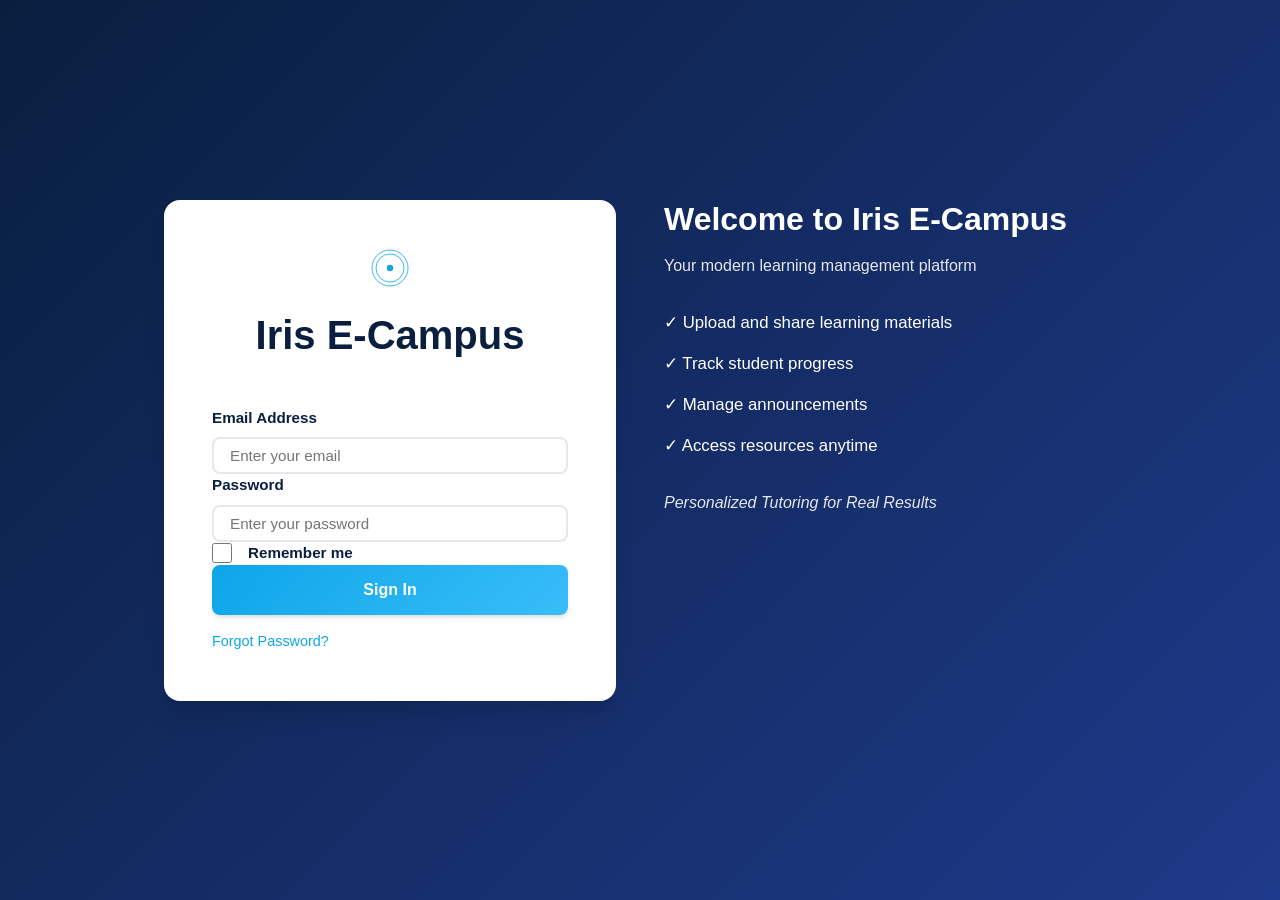
==== login.html @ 7f619073 "Add complete Iris E-Campus project files - HTML pages, CSS styling, and JavaScript functionality" ====
<!DOCTYPE html>
<html lang="en">
<head>
    <meta charset="UTF-8">
    <meta name="viewport" content="width=device-width, initial-scale=1.0">
    <title>Login - Iris E-Campus</title>
    <link rel="stylesheet" href="assets/css/styles.css">
</head>
<body class="login-page">
    <div class="login-container">
        <div class="login-box">
            <!-- Logo -->
            <div class="login-logo">
                <svg class="logo-icon" viewBox="0 0 100 100" xmlns="http://www.w3.org/2000/svg">
                    <circle cx="50" cy="50" r="45" fill="none" stroke="currentColor" stroke-width="2"/>
                    <circle cx="50" cy="50" r="35" fill="none" stroke="currentColor" stroke-width="2"/>
                    <circle cx="50" cy="50" r="8" fill="currentColor"/>
                </svg>
                <h1>Iris E-Campus</h1>
            </div>

            <!-- Login Form -->
            <form id="loginForm" class="login-form">
                <div class="form-group">
                    <label for="email">Email Address</label>
                    <input 
                        type="email" 
                        id="email" 
                        name="email" 
                        required 
                        placeholder="Enter your email"
                        autocomplete="email"
                    >
                </div>

                <div class="form-group">
                    <label for="password">Password</label>
                    <input 
                        type="password" 
                        id="password" 
                        name="password" 
                        required 
                        placeholder="Enter your password"
                        autocomplete="current-password"
                    >
                </div>

                <div class="form-group checkbox">
                    <input type="checkbox" id="rememberMe" name="rememberMe">
                    <label for="rememberMe">Remember me</label>
                </div>

                <button type="submit" class="btn btn-large btn-primary btn-block">Sign In</button>

                <div class="login-links">
                    <a href="#" class="forgot-password">Forgot Password?</a>
                </div>
            </form>

            <!-- Loading Spinner -->
            <div id="loginSpinner" class="spinner hidden"></div>

            <!-- Error Message -->
            <div id="loginError" class="alert alert-error hidden"></div>

            <!-- Success Message -->
            <div id="loginSuccess" class="alert alert-success hidden"></div>
        </div>

        <!-- Login Info -->
        <div class="login-info">
            <h2>Welcome to Iris E-Campus</h2>
            <p>Your modern learning management platform</p>
            <ul class="login-features">
                <li>✓ Upload and share learning materials</li>
                <li>✓ Track student progress</li>
                <li>✓ Manage announcements</li>
                <li>✓ Access resources anytime</li>
            </ul>
            <p class="login-footer">Personalized Tutoring for Real Results</p>
        </div>
    </div>

    <script src="assets/js/config.js"></script>
    <script src="assets/js/auth.js"></script>
    <script src="assets/js/login.js"></script>
</body>
</html>
---- assets/css/styles.css ----
/* =====================================================
   IRIS E-CAMPUS - MAIN STYLES
   Color Scheme: Dark Blue, Light Blue, Purple
   ===================================================== */

:root {
    /* Primary Colors - Blue Theme */
    --dark-blue: #0a1e3f;
    --light-blue: #1e3a8a;
    --bright-blue: #0ea5e9;
    --sky-blue: #38bdf8;
    --purple: #8b5cf6;
    --purple-light: #a78bfa;
    
    /* Neutral Colors */
    --white: #ffffff;
    --gray-50: #f9fafb;
    --gray-100: #f3f4f6;
    --gray-200: #e5e7eb;
    --gray-300: #d1d5db;
    --gray-400: #9ca3af;
    --gray-500: #6b7280;
    --gray-600: #4b5563;
    --gray-700: #374151;
    --gray-800: #1f2937;
    --gray-900: #111827;
    
    /* Status Colors */
    --success: #10b981;
    --warning: #f59e0b;
    --error: #ef4444;
    --info: #3b82f6;
    
    /* Spacing */
    --spacing-xs: 0.25rem;
    --spacing-sm: 0.5rem;
    --spacing-md: 1rem;
    --spacing-lg: 1.5rem;
    --spacing-xl: 2rem;
    --spacing-2xl: 3rem;
    
    /* Border Radius */
    --radius-sm: 0.375rem;
    --radius-md: 0.5rem;
    --radius-lg: 0.75rem;
    --radius-xl: 1rem;
    
    /* Transitions */
    --transition: all 0.3s ease;
    --transition-fast: all 0.15s ease;
    
    /* Shadows */
    --shadow-sm: 0 1px 2px 0 rgba(0, 0, 0, 0.05);
    --shadow: 0 1px 3px 0 rgba(0, 0, 0, 0.1), 0 1px 2px 0 rgba(0, 0, 0, 0.06);
    --shadow-md: 0 4px 6px -1px rgba(0, 0, 0, 0.1), 0 2px 4px -1px rgba(0, 0, 0, 0.06);
    --shadow-lg: 0 10px 15px -3px rgba(0, 0, 0, 0.1), 0 4px 6px -2px rgba(0, 0, 0, 0.05);
    --shadow-xl: 0 20px 25px -5px rgba(0, 0, 0, 0.1), 0 10px 10px -5px rgba(0, 0, 0, 0.04);
}

/* =====================================================
   RESET & BASE STYLES
   ===================================================== */

* {
    margin: 0;
    padding: 0;
    box-sizing: border-box;
}

html {
    font-size: 16px;
    scroll-behavior: smooth;
}

body {
    font-family: -apple-system, BlinkMacSystemFont, 'Segoe UI', 'Roboto', 'Oxygen',
        'Ubuntu', 'Cantarell', 'Fira Sans', 'Droid Sans', 'Helvetica Neue', sans-serif;
    -webkit-font-smoothing: antialiased;
    -moz-osx-font-smoothing: grayscale;
    background: linear-gradient(135deg, var(--dark-blue) 0%, var(--light-blue) 100%);
    color: var(--gray-800);
    line-height: 1.5;
}

/* =====================================================
   TYPOGRAPHY
   ===================================================== */

h1, h2, h3, h4, h5, h6 {
    font-weight: 700;
    line-height: 1.2;
    color: var(--dark-blue);
}

h1 { font-size: 2.5rem; }
h2 { font-size: 2rem; }
h3 { font-size: 1.5rem; }
h4 { font-size: 1.25rem; }
h5 { font-size: 1.125rem; }
h6 { font-size: 1rem; }

p {
    color: var(--gray-600);
    margin-bottom: var(--spacing-md);
}

a {
    color: var(--bright-blue);
    text-decoration: none;
    transition: var(--transition-fast);
}

a:hover {
    color: var(--sky-blue);
    text-decoration: underline;
}

/* =====================================================
   CONTAINER & LAYOUT
   ===================================================== */

.container {
    max-width: 1200px;
    margin: 0 auto;
    padding: 0 var(--spacing-md);
}

/* =====================================================
   BUTTONS
   ===================================================== */

.btn {
    display: inline-flex;
    align-items: center;
    justify-content: center;
    padding: var(--spacing-sm) var(--spacing-md);
    border: none;
    border-radius: var(--radius-md);
    font-weight: 600;
    cursor: pointer;
    transition: var(--transition);
    text-decoration: none;
    font-size: 0.95rem;
    gap: var(--spacing-sm);
}

.btn:disabled {
    opacity: 0.5;
    cursor: not-allowed;
}

.btn-primary {
    background: linear-gradient(135deg, var(--bright-blue) 0%, var(--sky-blue) 100%);
    color: var(--white);
    box-shadow: var(--shadow-md);
}

.btn-primary:hover:not(:disabled) {
    transform: translateY(-2px);
    box-shadow: var(--shadow-lg);
}

.btn-secondary {
    background: var(--gray-200);
    color: var(--dark-blue);
}

.btn-secondary:hover:not(:disabled) {
    background: var(--gray-300);
}

.btn-danger {
    background: var(--error);
    color: var(--white);
}

.btn-danger:hover:not(:disabled) {
    background: #dc2626;
}

.btn-large {
    padding: var(--spacing-md) var(--spacing-xl);
    font-size: 1rem;
}

.btn-block {
    width: 100%;
    display: flex;
}

.btn-icon {
    background: transparent;
    border: none;
    font-size: 1.5rem;
    cursor: pointer;
    padding: var(--spacing-sm);
    transition: var(--transition);
}

.btn-icon:hover {
    transform: scale(1.1);
}

/* =====================================================
   FORMS
   ===================================================== */

.form {
    display: flex;
    flex-direction: column;
    gap: var(--spacing-lg);
}

.form-group {
    display: flex;
    flex-direction: column;
    gap: var(--spacing-sm);
}

.form-row {
    display: grid;
    grid-template-columns: 1fr 1fr;
    gap: var(--spacing-lg);
}

label {
    font-weight: 600;
    color: var(--dark-blue);
    font-size: 0.95rem;
}

input[type="text"],
input[type="email"],
input[type="password"],
input[type="number"],
textarea,
select {
    padding: var(--spacing-sm) var(--spacing-md);
    border: 2px solid var(--gray-200);
    border-radius: var(--radius-md);
    font-family: inherit;
    font-size: 0.95rem;
    transition: var(--transition);
}

input[type="text"]:focus,
input[type="email"]:focus,
input[type="password"]:focus,
input[type="number"]:focus,
textarea:focus,
select:focus {
    outline: none;
    border-color: var(--bright-blue);
    box-shadow: 0 0 0 3px rgba(14, 165, 233, 0.1);
}

textarea {
    resize: vertical;
    min-height: 100px;
}

.checkbox {
    flex-direction: row;
    align-items: center;
    gap: var(--spacing-md);
}

input[type="checkbox"] {
    width: 1.25rem;
    height: 1.25rem;
    cursor: pointer;
    accent-color: var(--bright-blue);
}

/* =====================================================
   NAVBAR
   ===================================================== */

.navbar {
    background: linear-gradient(90deg, var(--dark-blue) 0%, var(--light-blue) 100%);
    color: var(--white);
    padding: var(--spacing-lg) 0;
    box-shadow: var(--shadow-lg);
    position: sticky;
    top: 0;
    z-index: 100;
}

.navbar .container {
    display: flex;
    justify-content: space-between;
    align-items: center;
}

.navbar-brand {
    display: flex;
    align-items: center;
    gap: var(--spacing-md);
    font-size: 1.5rem;
    font-weight: 700;
}

.logo {
    display: flex;
    align-items: center;
    gap: var(--spacing-sm);
}

.logo-icon {
    width: 40px;
    height: 40px;
    color: var(--bright-blue);
}

.navbar-menu {
    display: flex;
    align-items: center;
    gap: var(--spacing-xl);
}

.nav-link {
    color: var(--white);
    text-decoration: none;
    transition: var(--transition);
    font-weight: 500;
}

.nav-link:hover {
    color: var(--bright-blue);
}

/* =====================================================
   HERO SECTION
   ===================================================== */

.hero {
    background: linear-gradient(135deg, var(--dark-blue) 0%, var(--light-blue) 100%);
    color: var(--white);
    padding: 6rem 0;
    text-align: center;
}

.hero-content {
    max-width: 800px;
    margin: 0 auto;
}

.hero-title {
    font-size: 3.5rem;
    margin-bottom: var(--spacing-md);
    color: var(--white);
}

.hero-subtitle {
    font-size: 1.5rem;
    margin-bottom: var(--spacing-lg);
    color: var(--sky-blue);
}

.hero-description {
    font-size: 1.1rem;
    margin-bottom: var(--spacing-xl);
    color: var(--gray-200);
}

/* =====================================================
   FEATURES SECTION
   ===================================================== */

.features {
    padding: 4rem 0;
    background: var(--white);
}

.features h2 {
    text-align: center;
    margin-bottom: 3rem;
    color: var(--dark-blue);
}

.features-grid {
    display: grid;
    grid-template-columns: repeat(auto-fit, minmax(300px, 1fr));
    gap: var(--spacing-xl);
}

.feature-card {
    background: var(--white);
    padding: var(--spacing-xl);
    border-radius: var(--radius-lg);
    border: 2px solid var(--gray-100);
    text-align: center;
    transition: var(--transition);
    box-shadow: var(--shadow);
}

.feature-card:hover {
    transform: translateY(-8px);
    border-color: var(--bright-blue);
    box-shadow: var(--shadow-lg);
}

.feature-icon {
    font-size: 3rem;
    margin-bottom: var(--spacing-md);
}

.feature-card h3 {
    margin-bottom: var(--spacing-md);
    color: var(--dark-blue);
}

.feature-card p {
    color: var(--gray-600);
}

/* =====================================================
   ABOUT SECTION
   ===================================================== */

.about {
    padding: 4rem 0;
    background: var(--gray-50);
}

.about h2 {
    text-align: center;
    margin-bottom: var(--spacing-xl);
    color: var(--dark-blue);
}

.about p {
    text-align: center;
    max-width: 600px;
    margin: 0 auto;
    font-size: 1.1rem;
    color: var(--gray-600);
}

/* =====================================================
   FOOTER
   ===================================================== */

.footer {
    background: linear-gradient(90deg, var(--dark-blue) 0%, var(--light-blue) 100%);
    color: var(--white);
    padding: var(--spacing-xl) 0;
    text-align: center;
}

.footer p {
    color: var(--gray-200);
    margin: 0;
}

/* =====================================================
   LOGIN PAGE
   ===================================================== */

.login-page {
    background: linear-gradient(135deg, var(--dark-blue) 0%, var(--light-blue) 100%);
    min-height: 100vh;
    display: flex;
    align-items: center;
    justify-content: center;
}

.login-container {
    display: grid;
    grid-template-columns: 1fr 1fr;
    gap: var(--spacing-2xl);
    max-width: 1000px;
    width: 100%;
    padding: var(--spacing-lg);
}

.login-box {
    background: var(--white);
    padding: var(--spacing-2xl);
    border-radius: var(--radius-xl);
    box-shadow: var(--shadow-xl);
}

.login-logo {
    text-align: center;
    margin-bottom: var(--spacing-2xl);
}

.login-logo h1 {
    color: var(--dark-blue);
    margin-top: var(--spacing-md);
}

.login-form {
    gap: var(--spacing-md);
}

.login-links {
    display: flex;
    justify-content: space-between;
    align-items: center;
    margin-top: var(--spacing-md);
}

.forgot-password {
    color: var(--bright-blue);
    font-size: 0.9rem;
}

.login-info {
    color: var(--white);
}

.login-info h2 {
    color: var(--white);
    margin-bottom: var(--spacing-md);
}

.login-info p {
    color: var(--gray-200);
    margin-bottom: var(--spacing-md);
}

.login-features {
    list-style: none;
    margin: var(--spacing-xl) 0;
}

.login-features li {
    margin-bottom: var(--spacing-md);
    font-size: 1.05rem;
    color: var(--white);
}

.login-footer {
    font-style: italic;
    color: var(--sky-blue);
    margin-top: var(--spacing-xl);
}

/* =====================================================
   DASHBOARD LAYOUT
   ===================================================== */

.dashboard {
    display: grid;
    grid-template-columns: 250px 1fr;
    min-height: 100vh;
    background: var(--gray-50);
}

.sidebar {
    background: linear-gradient(180deg, var(--dark-blue) 0%, var(--light-blue) 100%);
    color: var(--white);
    padding: var(--spacing-lg) 0;
    position: fixed;
    width: 250px;
    height: 100vh;
    overflow-y: auto;
    box-shadow: var(--shadow-lg);
}

.sidebar-brand {
    display: flex;
    align-items: center;
    gap: var(--spacing-md);
    padding: 0 var(--spacing-lg);
    margin-bottom: var(--spacing-xl);
    font-size: 1.25rem;
    font-weight: 700;
    color: var(--white);
}

.sidebar-nav {
    display: flex;
    flex-direction: column;
    gap: var(--spacing-sm);
}

.nav-item {
    display: flex;
    align-items: center;
    gap: var(--spacing-md);
    padding: var(--spacing-md) var(--spacing-lg);
    color: var(--gray-200);
    text-decoration: none;
    transition: var(--transition);
    cursor: pointer;
    border-left: 3px solid transparent;
}

.nav-item:hover,
.nav-item.active {
    background: rgba(14, 165, 233, 0.1);
    color: var(--white);
    border-left-color: var(--bright-blue);
}

.nav-item .icon {
    font-size: 1.5rem;
}

.main-content {
    grid-column: 2;
    display: flex;
    flex-direction: column;
    min-height: 100vh;
}

.top-nav {
    background: var(--white);
    display: flex;
    justify-content: space-between;
    align-items: center;
    padding: var(--spacing-md) var(--spacing-xl);
    box-shadow: var(--shadow);
}

.nav-left,
.nav-right {
    display: flex;
    align-items: center;
    gap: var(--spacing-lg);
}

.sidebar-toggle {
    display: none;
    background: none;
    border: none;
    font-size: 1.5rem;
    cursor: pointer;
}

.search-bar {
    display: flex;
    align-items: center;
    background: var(--gray-100);
    border-radius: var(--radius-lg);
    padding: var(--spacing-sm) var(--spacing-md);
    gap: var(--spacing-sm);
}

.search-bar input {
    background: none;
    border: none;
    outline: none;
    width: 200px;
}

.search-icon {
    color: var(--gray-400);
    font-size: 1.2rem;
}

.user-menu {
    display: flex;
    align-items: center;
    gap: var(--spacing-md);
    position: relative;
}

.avatar {
    width: 40px;
    height: 40px;
    border-radius: 50%;
    object-fit: cover;
}

.user-menu-btn {
    background: none;
    border: none;
    cursor: pointer;
    display: flex;
    align-items: center;
    gap: var(--spacing-sm);
    color: var(--dark-blue);
    font-weight: 600;
}

.user-dropdown {
    position: absolute;
    top: 100%;
    right: 0;
    background: var(--white);
    border-radius: var(--radius-lg);
    box-shadow: var(--shadow-lg);
    min-width: 150px;
    margin-top: var(--spacing-md);
    overflow: hidden;
    z-index: 1000;
}

.user-dropdown.hidden {
    display: none;
}

.user-dropdown a {
    display: block;
    padding: var(--spacing-md) var(--spacing-lg);
    color: var(--gray-700);
    text-decoration: none;
    transition: var(--transition);
}

.user-dropdown a:hover {
    background: var(--gray-100);
    color: var(--bright-blue);
}

.dashboard-content {
    flex: 1;
    padding: var(--spacing-xl);
    overflow-y: auto;
}

.page {
    display: none;
}

.page.active {
    display: block;
    animation: fadeIn 0.3s ease-in;
}

@keyframes fadeIn {
    from { opacity: 0; }
    to { opacity: 1; }
}

/* =====================================================
   DASHBOARD COMPONENTS
   ===================================================== */

.stats-grid {
    display: grid;
    grid-template-columns: repeat(auto-fit, minmax(250px, 1fr));
    gap: var(--spacing-lg);
    margin-bottom: var(--spacing-xl);
}

.stat-card {
    background: var(--white);
    padding: var(--spacing-lg);
    border-radius: var(--radius-lg);
    box-shadow: var(--shadow);
    display: flex;
    align-items: center;
    gap: var(--spacing-lg);
    transition: var(--transition);
}

.stat-card:hover {
    box-shadow: var(--shadow-lg);
    transform: translateY(-4px);
}

.stat-icon {
    font-size: 2.5rem;
    min-width: 60px;
    text-align: center;
}

.stat-info h3 {
    font-size: 0.95rem;
    color: var(--gray-600);
    font-weight: 600;
    margin: 0 0 var(--spacing-sm) 0;
}

.stat-number {
    font-size: 1.75rem;
    font-weight: 700;
    color: var(--bright-blue);
    margin: 0;
}

.page-header {
    display: flex;
    justify-content: space-between;
    align-items: center;
    margin-bottom: var(--spacing-xl);
}

.page-header h3 {
    margin: 0;
}

.dashboard-section {
    background: var(--white);
    padding: var(--spacing-xl);
    border-radius: var(--radius-lg);
    box-shadow: var(--shadow);
    margin-bottom: var(--spacing-xl);
}

.dashboard-section h3 {
    margin-bottom: var(--spacing-lg);
    color: var(--dark-blue);
}

.subjects-grid {
    display: grid;
    grid-template-columns: repeat(auto-fill, minmax(280px, 1fr));
    gap: var(--spacing-lg);
}

.subject-card {
    background: linear-gradient(135deg, var(--light-blue) 0%, var(--purple) 100%);
    color: var(--white);
    padding: var(--spacing-xl);
    border-radius: var(--radius-lg);
    cursor: pointer;
    transition: var(--transition);
    box-shadow: var(--shadow-md);
}

.subject-card:hover {
    transform: translateY(-6px);
    box-shadow: var(--shadow-lg);
}

.subject-card h4 {
    color: var(--white);
    margin: 0 0 var(--spacing-sm) 0;
}

.subject-card p {
    color: rgba(255, 255, 255, 0.9);
    margin: 0;
    font-size: 0.95rem;
}

.resources-grid {
    display: grid;
    grid-template-columns: repeat(auto-fill, minmax(250px, 1fr));
    gap: var(--spacing-lg);
}

.resource-card {
    background: var(--white);
    border-radius: var(--radius-lg);
    overflow: hidden;
    box-shadow: var(--shadow);
    transition: var(--transition);
    cursor: pointer;
}

.resource-card:hover {
    box-shadow: var(--shadow-lg);
    transform: translateY(-4px);
}

.resource-thumbnail {
    width: 100%;
    height: 150px;
    background: linear-gradient(135deg, var(--light-blue), var(--purple));
    display: flex;
    align-items: center;
    justify-content: center;
    font-size: 2.5rem;
    color: var(--white);
}

.resource-info {
    padding: var(--spacing-lg);
}

.resource-info h4 {
    margin: 0 0 var(--spacing-sm) 0;
    color: var(--dark-blue);
    font-size: 1rem;
}

.resource-meta {
    display: flex;
    justify-content: space-between;
    font-size: 0.85rem;
    color: var(--gray-500);
    margin-bottom: var(--spacing-md);
}

.resource-actions {
    display: flex;
    gap: var(--spacing-sm);
}

.resource-actions button {
    flex: 1;
    padding: var(--spacing-sm);
    font-size: 0.85rem;
}

/* =====================================================
   VIDEO PLAYER STYLES
   ===================================================== */

.video-player-container {
    padding: var(--spacing-xl);
}

.video-player {
    width: 100%;
    border-radius: var(--radius-lg);
    margin-bottom: var(--spacing-xl);
}

.video-stats {
    display: flex;
    gap: var(--spacing-xl);
    margin-bottom: var(--spacing-xl);
    padding-bottom: var(--spacing-lg);
    border-bottom: 2px solid var(--gray-100);
}

.video-stats .stat {
    display: flex;
    align-items: center;
    gap: var(--spacing-md);
}

.stat-label {
    font-weight: 600;
    color: var(--gray-700);
}

.stat-value {
    font-size: 1.25rem;
    font-weight: 700;
    color: var(--bright-blue);
}

.progress-section {
    margin-bottom: var(--spacing-xl);
}

.progress-section label {
    display: block;
    margin-bottom: var(--spacing-md);
}

.progress-bar {
    width: 100%;
    height: 8px;
    background: var(--gray-200);
    border-radius: var(--radius-sm);
    overflow: hidden;
    margin-bottom: var(--spacing-md);
}

.progress-fill {
    height: 100%;
    background: linear-gradient(90deg, var(--bright-blue), var(--sky-blue));
    border-radius: var(--radius-sm);
    transition: width 0.3s ease;
    width: 0%;
}

.video-description {
    margin-bottom: var(--spacing-xl);
}

.video-description h4 {
    margin-bottom: var(--spacing-md);
    color: var(--dark-blue);
}

.video-description p {
    color: var(--gray-600);
}

.video-actions {
    display: flex;
    gap: var(--spacing-md);
}

/* =====================================================
   PROGRESS TRACKING
   ===================================================== */

.progress-overview {
    background: var(--white);
    padding: var(--spacing-xl);
    border-radius: var(--radius-lg);
    box-shadow: var(--shadow);
    margin-bottom: var(--spacing-xl);
}

.progress-overview h3 {
    margin-bottom: var(--spacing-xl);
    color: var(--dark-blue);
}

.overall-progress {
    display: flex;
    justify-content: center;
}

.progress-circle {
    position: relative;
    width: 150px;
    height: 150px;
}

.progress-circle svg {
    width: 100%;
    height: 100%;
    transform: rotate(-90deg);
}

.progress-bg {
    fill: none;
    stroke: var(--gray-200);
    stroke-width: 8;
}

.progress-fill {
    fill: none;
    stroke: url(#gradient);
    stroke-width: 8;
    stroke-linecap: round;
}

.progress-text {
    position: absolute;
    top: 50%;
    left: 50%;
    transform: translate(-50%, -50%);
    text-align: center;
}

.progress-text span {
    display: block;
    font-size: 1.75rem;
    font-weight: 700;
    color: var(--bright-blue);
}

.progress-text small {
    color: var(--gray-500);
    font-size: 0.9rem;
}

/* =====================================================
   TABLES
   ===================================================== */

.table-container {
    overflow-x: auto;
    border-radius: var(--radius-lg);
    box-shadow: var(--shadow);
}

.data-table {
    width: 100%;
    border-collapse: collapse;
    background: var(--white);
}

.data-table thead {
    background: linear-gradient(90deg, var(--dark-blue) 0%, var(--light-blue) 100%);
    color: var(--white);
}

.data-table th {
    padding: var(--spacing-lg);
    text-align: left;
    font-weight: 600;
    border-bottom: 2px solid var(--gray-200);
}

.data-table td {
    padding: var(--spacing-lg);
    border-bottom: 1px solid var(--gray-200);
}

.data-table tbody tr:hover {
    background: var(--gray-50);
}

.data-table tbody tr:last-child td {
    border-bottom: none;
}

/* =====================================================
   MODALS
   ===================================================== */

.modal {
    display: none;
    position: fixed;
    top: 0;
    left: 0;
    width: 100%;
    height: 100%;
    background: rgba(0, 0, 0, 0.5);
    z-index: 2000;
    align-items: center;
    justify-content: center;
}

.modal.hidden {
    display: none !important;
}

.modal:not(.hidden) {
    display: flex !important;
}

.modal-content {
    background: var(--white);
    border-radius: var(--radius-xl);
    box-shadow: var(--shadow-xl);
    max-width: 500px;
    width: 90%;
    max-height: 90vh;
    overflow-y: auto;
}

.modal-large {
    max-width: 700px;
}

.modal-xlarge {
    max-width: 900px;
}

.modal-header {
    display: flex;
    justify-content: space-between;
    align-items: center;
    padding: var(--spacing-xl);
    border-bottom: 2px solid var(--gray-100);
}

.modal-header h3 {
    margin: 0;
    color: var(--dark-blue);
}

.modal-close {
    background: none;
    border: none;
    font-size: 1.5rem;
    cursor: pointer;
    color: var(--gray-500);
    transition: var(--transition);
}

.modal-close:hover {
    color: var(--error);
}

.modal-actions {
    display: flex;
    gap: var(--spacing-md);
    justify-content: flex-end;
    padding: var(--spacing-xl);
    border-top: 2px solid var(--gray-100);
}

/* =====================================================
   ALERTS & NOTIFICATIONS
   ===================================================== */

.alert {
    padding: var(--spacing-lg);
    border-radius: var(--radius-md);
    margin-bottom: var(--spacing-md);
    display: none;
}

.alert:not(.hidden) {
    display: block;
}

.alert.hidden {
    display: none;
}

.alert-success {
    background: #dcfce7;
    color: #166534;
    border: 2px solid #22c55e;
}

.alert-error {
    background: #fee2e2;
    color: #991b1b;
    border: 2px solid #ef4444;
}

.alert-warning {
    background: #fef3c7;
    color: #92400e;
    border: 2px solid #f59e0b;
}

.alert-info {
    background: #dbeafe;
    color: #1e40af;
    border: 2px solid #3b82f6;
}

.notifications-container {
    position: fixed;
    top: var(--spacing-xl);
    right: var(--spacing-xl);
    max-width: 400px;
    z-index: 3000;
    display: flex;
    flex-direction: column;
    gap: var(--spacing-md);
}

.toast {
    padding: var(--spacing-lg);
    background: var(--white);
    border-radius: var(--radius-lg);
    box-shadow: var(--shadow-lg);
    animation: slideIn 0.3s ease-out;
}

@keyframes slideIn {
    from {
        transform: translateX(400px);
        opacity: 0;
    }
    to {
        transform: translateX(0);
        opacity: 1;
    }
}

.toast.success {
    border-left: 4px solid var(--success);
}

.toast.error {
    border-left: 4px solid var(--error);
}

.toast.warning {
    border-left: 4px solid var(--warning);
}

/* =====================================================
   FILE UPLOAD
   ===================================================== */

.file-upload {
    position: relative;
}

.file-upload input[type="file"] {
    display: none;
}

.upload-area {
    border: 2px dashed var(--bright-blue);
    border-radius: var(--radius-lg);
    padding: var(--spacing-xl);
    text-align: center;
    cursor: pointer;
    transition: var(--transition);
    background: var(--gray-50);
}

.upload-area:hover {
    background: var(--sky-blue);
    background: rgba(14, 165, 233, 0.1);
    border-color: var(--sky-blue);
}

.upload-area p {
    margin: 0 0 var(--spacing-md) 0;
    color: var(--gray-600);
    font-weight: 600;
}

.file-info {
    color: var(--bright-blue);
    font-weight: 600;
}

.upload-progress {
    margin-top: var(--spacing-lg);
    display: none;
}

.upload-progress:not(.hidden) {
    display: block;
}

.upload-progress .progress-bar {
    height: 12px;
}

/* =====================================================
   LOADING SPINNERS
   ===================================================== */

.spinner {
    display: none;
    width: 40px;
    height: 40px;
    border: 4px solid var(--gray-200);
    border-top-color: var(--bright-blue);
    border-radius: 50%;
    animation: spin 1s linear infinite;
}

.spinner:not(.hidden) {
    display: inline-block;
}

.spinner.hidden {
    display: none;
}

@keyframes spin {
    to { transform: rotate(360deg); }
}

/* =====================================================
   EMPTY STATES
   ===================================================== */

.empty-state {
    text-align: center;
    padding: var(--spacing-2xl);
    background: var(--white);
    border-radius: var(--radius-lg);
    box-shadow: var(--shadow);
}

.empty-state-icon {
    font-size: 4rem;
    margin-bottom: var(--spacing-md);
}

.empty-state h3 {
    margin-bottom: var(--spacing-sm);
    color: var(--dark-blue);
}

.empty-state p {
    color: var(--gray-500);
    margin-bottom: var(--spacing-lg);
}

/* =====================================================
   RESPONSIVE DESIGN
   ===================================================== */

@media (max-width: 768px) {
    .dashboard {
        grid-template-columns: 1fr;
    }

    .sidebar {
        position: absolute;
        width: 250px;
        height: auto;
        transform: translateX(-100%);
        transition: var(--transition);
        z-index: 1000;
    }

    .sidebar.open {
        transform: translateX(0);
    }

    .sidebar-toggle {
        display: block;
    }

    .nav-left {
        gap: var(--spacing-md);
    }

    .search-bar input {
        width: 150px;
    }

    .login-container {
        grid-template-columns: 1fr;
    }

    .stats-grid {
        grid-template-columns: 1fr 1fr;
    }

    .subjects-grid,
    .resources-grid {
        grid-template-columns: repeat(auto-fill, minmax(200px, 1fr));
    }

    .form-row {
        grid-template-columns: 1fr;
    }

    .modal-content {
        max-width: 90vw;
        width: 90%;
    }

    h1 { font-size: 2rem; }
    h2 { font-size: 1.5rem; }
    h3 { font-size: 1.25rem; }

    .hero-title {
        font-size: 2.5rem;
    }

    .navbar-menu {
        gap: var(--spacing-md);
    }
}

@media (max-width: 480px) {
    .stats-grid {
        grid-template-columns: 1fr;
    }

    .subjects-grid,
    .resources-grid {
        grid-template-columns: 1fr;
    }

    .data-table th,
    .data-table td {
        padding: var(--spacing-md);
        font-size: 0.85rem;
    }

    .video-stats {
        flex-direction: column;
        gap: var(--spacing-md);
    }

    .video-actions {
        flex-direction: column;
    }

    .video-actions button {
        width: 100%;
    }

    .hero {
        padding: 3rem 0;
    }

    .hero-title {
        font-size: 1.75rem;
    }

    .top-nav {
        flex-wrap: wrap;
        gap: var(--spacing-md);
    }

    .search-bar {
        width: 100%;
        order: 3;
    }

    .search-bar input {
        width: 100%;
    }

    .quick-actions {
        display: flex;
        flex-direction: column;
        gap: var(--spacing-md);
    }
}

/* =====================================================
   UTILITIES
   ===================================================== */

.text-center {
    text-align: center;
}

.text-right {
    text-align: right;
}

.mt-1 { margin-top: var(--spacing-sm); }
.mt-2 { margin-top: var(--spacing-md); }
.mt-3 { margin-top: var(--spacing-lg); }
.mt-4 { margin-top: var(--spacing-xl); }

.mb-1 { margin-bottom: var(--spacing-sm); }
.mb-2 { margin-bottom: var(--spacing-md); }
.mb-3 { margin-bottom: var(--spacing-lg); }
.mb-4 { margin-bottom: var(--spacing-xl); }

.hidden {
    display: none !important;
}

.visible {
    display: block !important;
}

.filters {
    display: flex;
    gap: var(--spacing-md);
    margin-bottom: var(--spacing-lg);
    flex-wrap: wrap;
}

.filter-select {
    padding: var(--spacing-sm) var(--spacing-md);
    border: 2px solid var(--gray-200);
    border-radius: var(--radius-md);
    background: var(--white);
}

.quick-actions {
    display: flex;
    gap: var(--spacing-md);
    margin-bottom: var(--spacing-xl);
}

.announcements-list {
    display: flex;
    flex-direction: column;
    gap: var(--spacing-lg);
}

.announcement-card {
    background: var(--white);
    padding: var(--spacing-lg);
    border-radius: var(--radius-lg);
    border-left: 4px solid var(--bright-blue);
    box-shadow: var(--shadow);
    transition: var(--transition);
}

.announcement-card:hover {
    box-shadow: var(--shadow-md);
}

.announcement-card h4 {
    margin: 0 0 var(--spacing-sm) 0;
    color: var(--dark-blue);
}

.announcement-card p {
    margin: 0 0 var(--spacing-sm) 0;
    color: var(--gray-600);
}

.announcement-meta {
    font-size: 0.85rem;
    color: var(--gray-500);
}

.analytics-grid {
    display: grid;
    grid-template-columns: repeat(auto-fit, minmax(300px, 1fr));
    gap: var(--spacing-lg);
}

.analytics-card {
    background: var(--white);
    padding: var(--spacing-xl);
    border-radius: var(--radius-lg);
    box-shadow: var(--shadow);
}

.analytics-card h4 {
    margin-bottom: var(--spacing-lg);
    color: var(--dark-blue);
}

.chart-placeholder {
    background: linear-gradient(135deg, var(--gray-100), var(--gray-200));
    padding: var(--spacing-xl);
    border-radius: var(--radius-lg);
    text-align: center;
    font-size: 2rem;
    color: var(--gray-400);
    min-height: 200px;
    display: flex;
    align-items: center;
    justify-content: center;
}

.analytics-list {
    display: flex;
    flex-direction: column;
    gap: var(--spacing-md);
}

.analytics-item {
    display: flex;
    justify-content: space-between;
    align-items: center;
    padding: var(--spacing-md);
    border-bottom: 1px solid var(--gray-100);
}

.analytics-item:last-child {
    border-bottom: none;
}

.analytics-item-name {
    font-weight: 600;
    color: var(--dark-blue);
}

.analytics-item-value {
    background: linear-gradient(135deg, var(--bright-blue), var(--sky-blue));
    color: var(--white);
    padding: var(--spacing-sm) var(--spacing-md);
    border-radius: var(--radius-sm);
    font-weight: 700;
    font-size: 0.9rem;
}
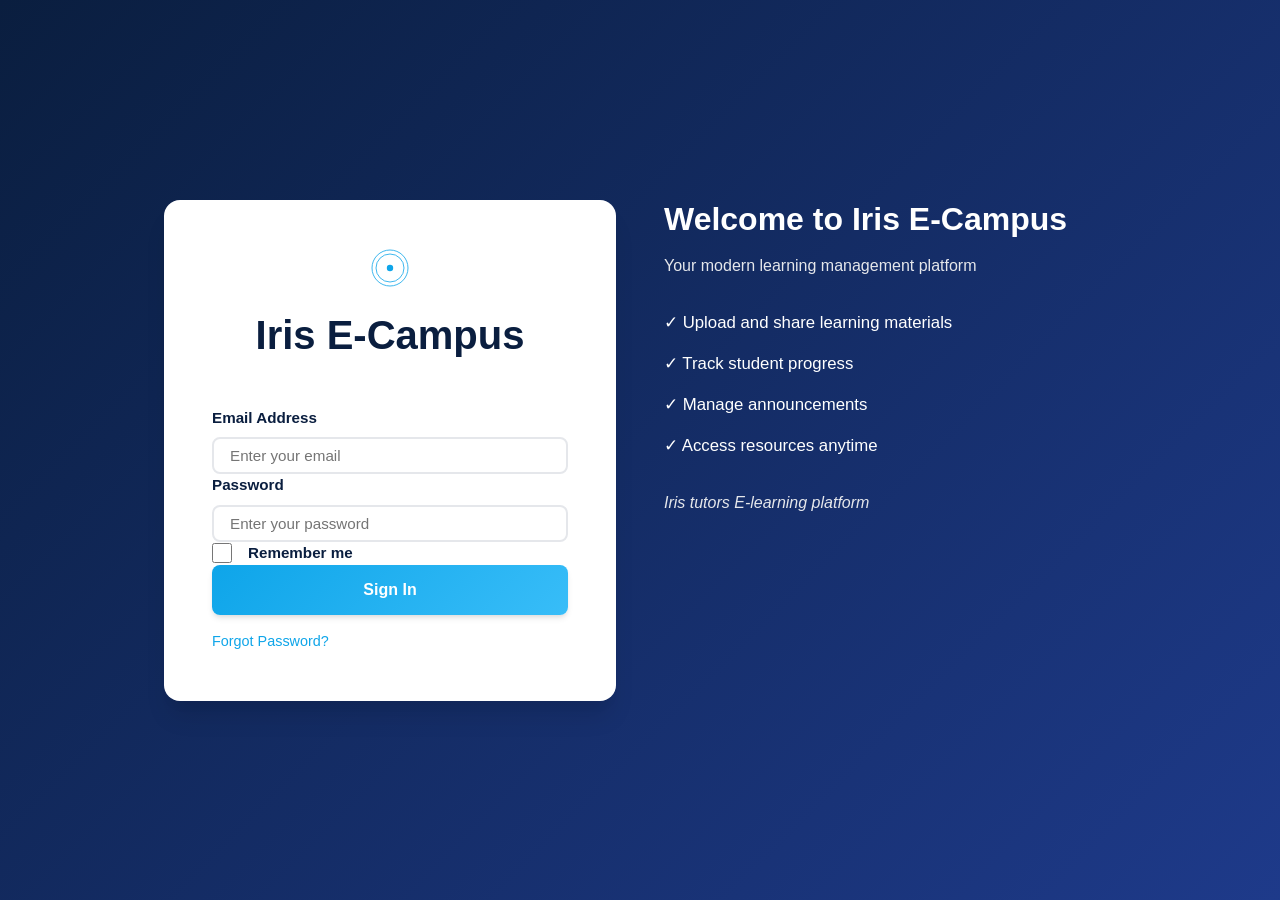
==== commit 54f291d4: "Update login.html" ====
--- a/login.html
+++ b/login.html
@@ -77,7 +77,7 @@
                 <li>✓ Manage announcements</li>
                 <li>✓ Access resources anytime</li>
             </ul>
-            <p class="login-footer">Personalized Tutoring for Real Results</p>
+            <p class="login-footer">Iris tutors E-learning platform</p>
         </div>
     </div>
 
@@ -85,4 +85,4 @@
     <script src="assets/js/auth.js"></script>
     <script src="assets/js/login.js"></script>
 </body>
-</html>+</html>
